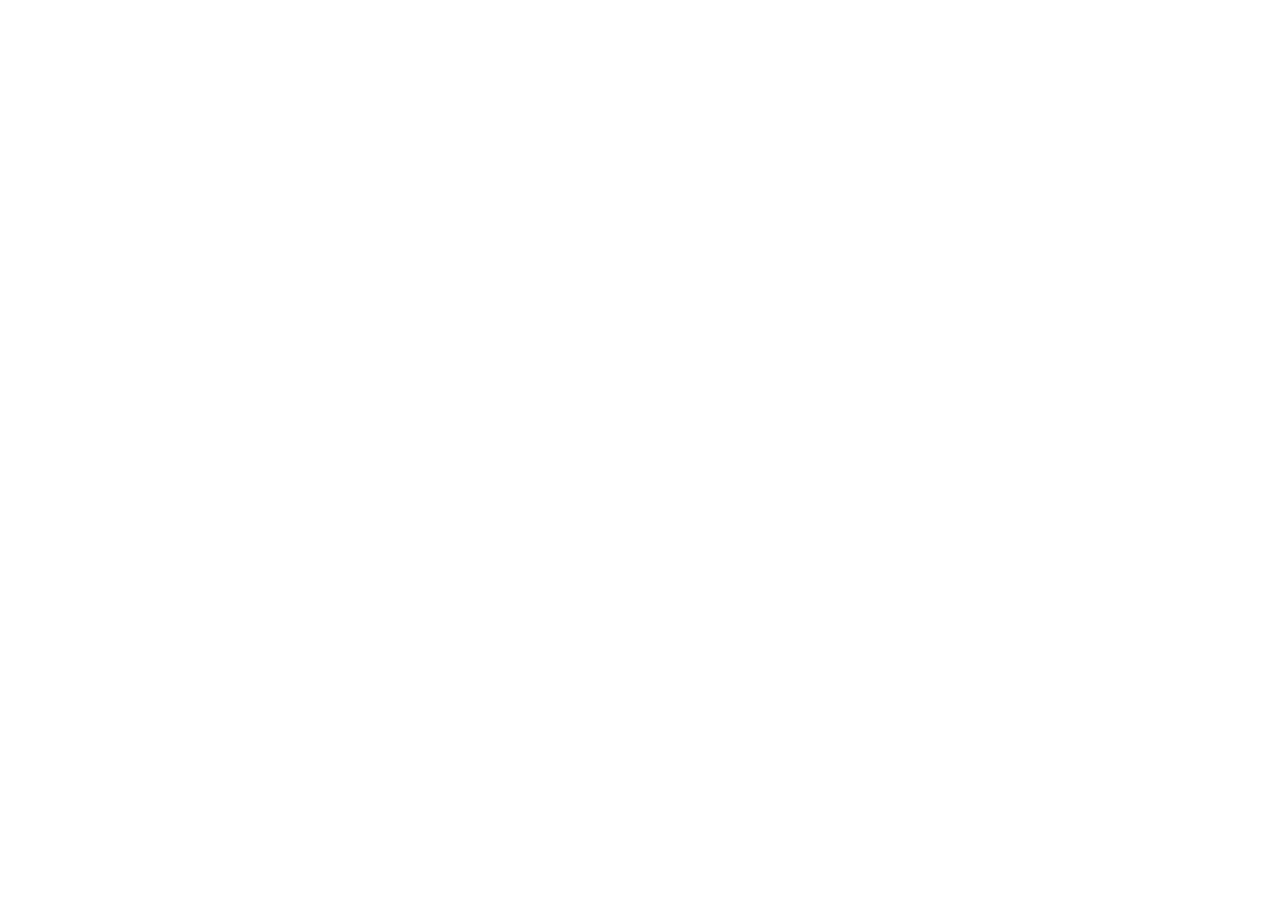
==== index.html @ b211af35 "Initial Commit - Plain web page" ====
<!DOCTYPE html>
<html lang="en">
<head>
    <meta charset="UTF-8">
    <meta name="viewport" content="width=device-width, initial-scale=1.0">
    
    <!-- START - Styles -->
    <link rel="stylesheet" href="styles/styles.css">
    <!-- END - Styles -->
    
    <title>Document</title>
</head>
<body>
    
</body>
<script src="js/scripts.js"></script>
</html>
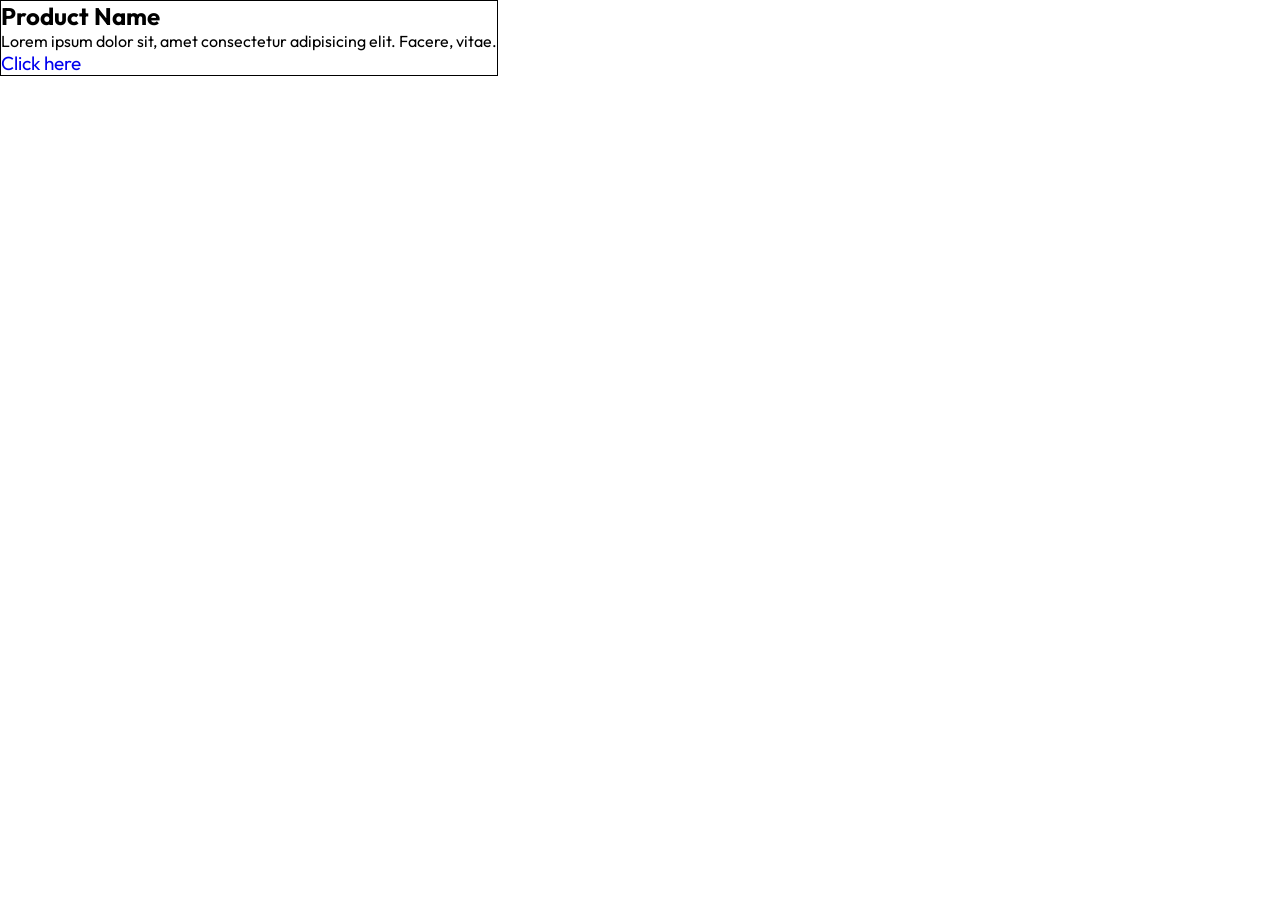
==== commit 0621e0c7: "Added styles: Colors, fonts, card skeleton, font sizing" ====
--- a/index.html
+++ b/index.html
@@ -6,12 +6,19 @@
     
     <!-- START - Styles -->
     <link rel="stylesheet" href="styles/styles.css">
+    <link rel="preconnect" href="https://fonts.googleapis.com">
+<link rel="preconnect" href="https://fonts.gstatic.com" crossorigin>
+<link href="https://fonts.googleapis.com/css2?family=Outfit:wght@100..900&display=swap" rel="stylesheet">
     <!-- END - Styles -->
     
     <title>Document</title>
 </head>
 <body>
-    
+    <div class="card-structure">
+        <h3>Product Name</h3>
+        <p>Lorem ipsum dolor sit, amet consectetur adipisicing elit. Facere, vitae.</p>
+        <a href="#">Click here</a>
+    </div>
 </body>
 <script src="js/scripts.js"></script>
 </html>
--- a/styles/styles.css
+++ b/styles/styles.css
@@ -0,0 +1,39 @@
+*{
+    box-sizing: border-box;
+    padding: 0;
+    margin: 0;
+}
+
+:root{
+    --primary-color: #7B14Ef;
+    --secondary-color: #140326;
+    --dark-purple-color: #29074F;
+    --accent-color: #C497FE;
+    --black-color: #000000;
+    --white-color: #FFFFFF;
+}
+
+html{
+    font-size: 62.5%;
+    font-family: outfit, Arial, Helvetica, sans-serif;
+}
+
+h3{
+    font-size: 2.4rem;
+}
+
+p{
+    font-size: 1.6rem;
+}
+
+a{
+    text-decoration: none;
+    font-size: 1.9rem;
+}
+
+/* ---------- START - Cards Styles ------------ */
+.card-structure{
+    display: inline-block;
+    border: 1px solid black;
+}
+/* ---------- END - Cards Styles ------------ */
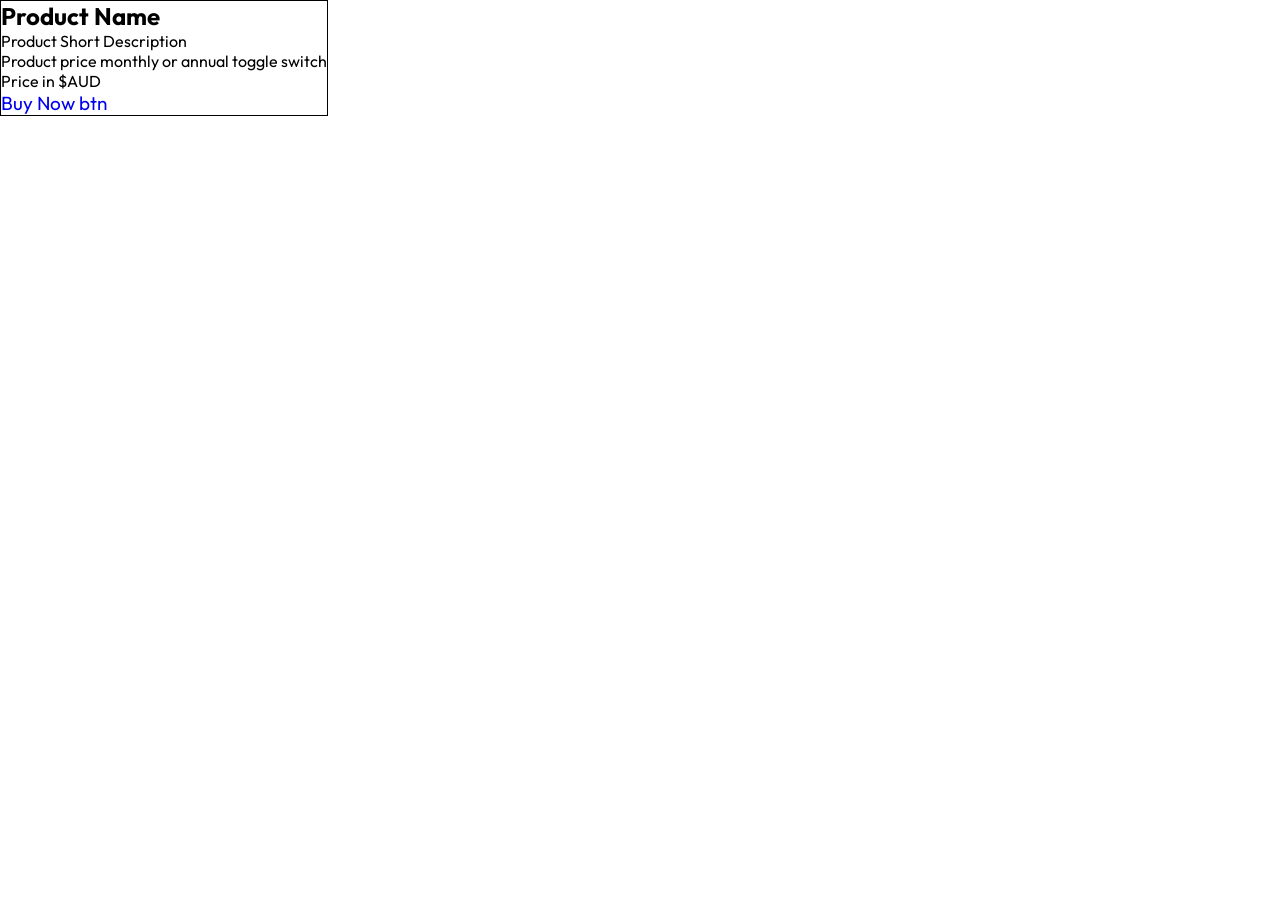
==== commit 35428ae6: "Added a Card to capture details from Salesforce" ====
--- a/index.html
+++ b/index.html
@@ -16,8 +16,10 @@
 <body>
     <div class="card-structure">
         <h3>Product Name</h3>
-        <p>Lorem ipsum dolor sit, amet consectetur adipisicing elit. Facere, vitae.</p>
-        <a href="#">Click here</a>
+        <p>Product Short Description</p>
+        <p>Product price monthly or annual toggle switch</p>
+        <p>Price in $AUD</p>
+        <a href="#">Buy Now btn</a>
     </div>
 </body>
 <script src="js/scripts.js"></script>
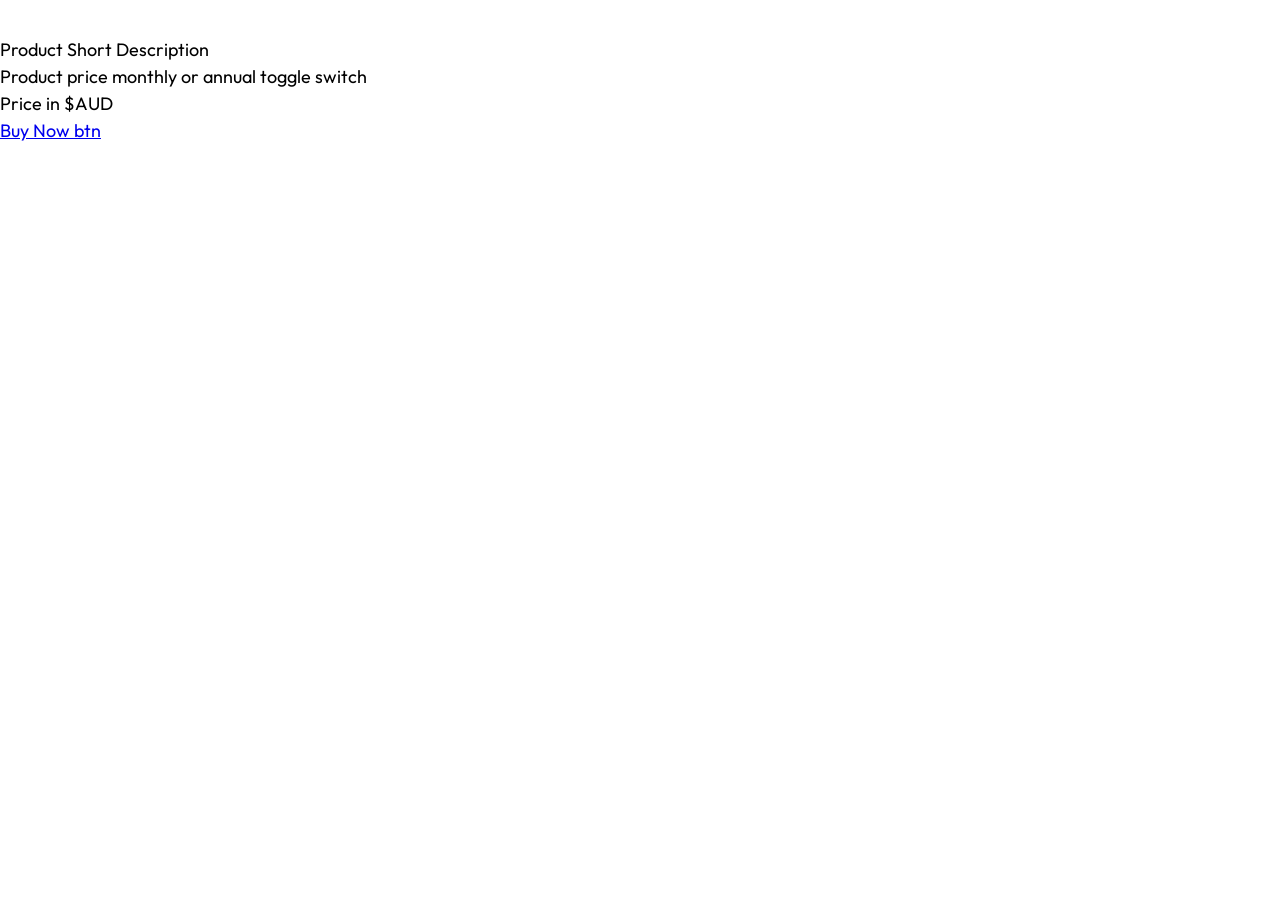
==== commit 2688713d: "Defined the typography styles" ====
--- a/index.html
+++ b/index.html
@@ -19,7 +19,7 @@
         <p>Product Short Description</p>
         <p>Product price monthly or annual toggle switch</p>
         <p>Price in $AUD</p>
-        <a href="#">Buy Now btn</a>
+        <a class="action-btn-skeleton" href="#">Buy Now btn</a>
     </div>
 </body>
 <script src="js/scripts.js"></script>
--- a/styles/styles.css
+++ b/styles/styles.css
@@ -1,39 +1,71 @@
-*{
+*,
+*::after,
+*::before{
     box-sizing: border-box;
     padding: 0;
     margin: 0;
 }
 
 :root{
-    --primary-color: #7B14Ef;
-    --secondary-color: #140326;
-    --dark-purple-color: #29074F;
-    --accent-color: #C497FE;
-    --black-color: #000000;
-    --white-color: #FFFFFF;
+    --color-primary: #882E88;
+    --color-secondary: #222560;
+    --color-accent: #ff3400;
+    --color-body: #918ca4;
+    --color-border: #ccc;
+
+    /* Sizing */
+    --border-radius-30: 30px;
 }
 
+/* --------------- START - TYPOGHRAPHY -------------- */
 html{
+    /* 62.5% of 16px = 10px */
     font-size: 62.5%;
-    font-family: outfit, Arial, Helvetica, sans-serif;
 }
 
-h3{
-    font-size: 2.4rem;
+body{
+ font-family: outfit, Arial, Helvetica, sans-serif;
+ font-size: 2.4rem;
+ line-height: 1.5;
 }
 
-p{
-    font-size: 1.6rem;
+h1,
+h2,
+h3{
+    color: #fff;
 }
 
-a{
-    text-decoration: none;
-    font-size: 1.9rem;
+h1{
+    font-size: 5.4rem;
 }
 
-/* ---------- START - Cards Styles ------------ */
-.card-structure{
-    display: inline-block;
-    border: 1px solid black;
+h2 {
+  font-size: 4rem;
 }
-/* ---------- END - Cards Styles ------------ */+
+h3 {
+  font-size: 3rem;
+}
+
+p {
+  margin-top: 0;
+}
+
+@media screen and (min-width: 1024px) {
+  body {
+    font-size: 1.8rem;
+  }
+
+  h1 {
+    font-size: 8rem;
+  }
+
+  h2 {
+    font-size: 4rem;
+  }
+
+  h3 {
+    font-size: 2.4rem;
+  }
+}
+/* --------------- END - TYPOGHRAPHY -------------- */
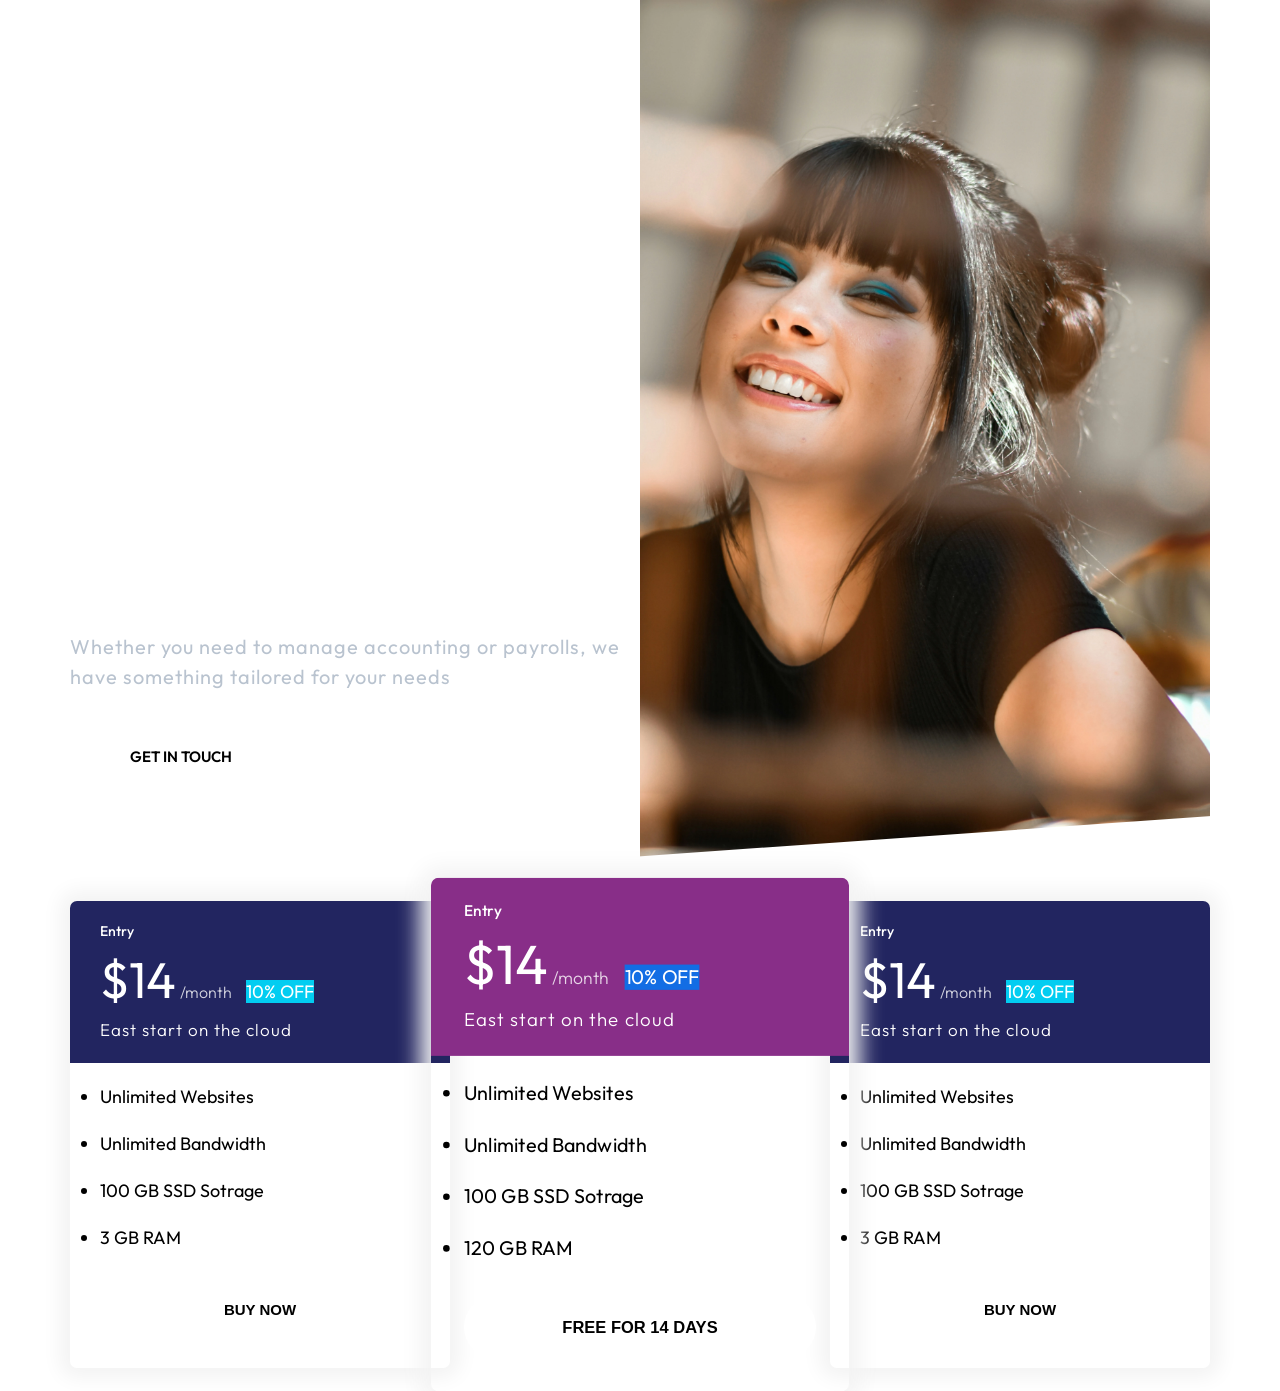
==== commit 5e39f741: "Added the button click action to navigate to checkout page" ====
--- a/index.html
+++ b/index.html
@@ -7,20 +7,106 @@
     <!-- START - Styles -->
     <link rel="stylesheet" href="styles/styles.css">
     <link rel="preconnect" href="https://fonts.googleapis.com">
-<link rel="preconnect" href="https://fonts.gstatic.com" crossorigin>
-<link href="https://fonts.googleapis.com/css2?family=Outfit:wght@100..900&display=swap" rel="stylesheet">
+    <link rel="preconnect" href="https://fonts.gstatic.com" crossorigin>
+    <link href="https://fonts.googleapis.com/css2?family=Outfit:wght@100..900&display=swap" rel="stylesheet">
     <!-- END - Styles -->
     
-    <title>Document</title>
+    <title>MyTax</title>
 </head>
 <body>
-    <div class="card-structure">
-        <h3>Product Name</h3>
-        <p>Product Short Description</p>
-        <p>Product price monthly or annual toggle switch</p>
-        <p>Price in $AUD</p>
-        <a class="action-btn-skeleton" href="#">Buy Now btn</a>
-    </div>
+    <!-- START - Hero -->
+    <section class="block block--dark block--skewed-left hero">
+        <div class="container grid grid--1x2">
+            <header class="block__header hero__content">
+            <h1 class="block__heading">Choose the right MyTax plan for your business</h1>
+            <p class="hero__tagline">Whether you need to manage accounting or payrolls, we have something tailored for your needs </p>
+            <a href="" class="btn btn--outline btn--stretched">Get in touch</a>
+            </header>
+            <picture>
+            <source
+                type="image/webp"
+                srcset="images/banner.webp 1x, images/banner@2x.webp 2x"
+            />
+            <source
+                type="image/png"
+                srcset="images/banner.png 1x, images/banner@2x.png 2x"
+            />
+            <img class="hero__image" src="images/banner.png" alt="" />
+            </picture>
+        </div>
+    </section>
+    <!-- END - Hero -->
+
+    <!-- START - Plans -->
+    <section class="block container block-plans">
+        <div class="grid grid--1x3">
+            <div class="plan">
+            <div class="card card--secondary">
+                <header class="card__header">
+                <h3 class="plan__name">Entry</h3>
+                <span class="plan__price">$14</span>
+                <span class="plan__billing-cycle">/month</span>
+                <span class="badge badge--secondary badge--small">10% OFF</span>
+                <span class="plan__description">East start on the cloud</span>
+                </header>
+                <div class="card__body">
+                <ul class="list list--tick">
+                    <li class="list__item">Unlimited Websites</li>
+                    <li class="list__item">Unlimited Bandwidth</li>
+                    <li class="list__item">100 GB SSD Sotrage</li>
+                    <li class="list__item">3 GB RAM</li>
+                </ul>
+                <button class="btn btn--outline btn--block">Buy Now</button>
+                </div>
+            </div>
+            </div>
+            <div class="plan plan--popular">
+            <div class="card card--primary">
+                <header class="card__header">
+                <h3 class="plan__name">Entry</h3>
+                <span class="plan__price">$14</span>
+                <span class="plan__billing-cycle">/month</span>
+                <span class="badge badge--primary badge--small">10% OFF</span>
+                <span class="plan__description">East start on the cloud</span>
+                </header>
+                <div class="card__body">
+                <ul class="list list--tick">
+                    <li class="list__item">Unlimited Websites</li>
+                    <li class="list__item">Unlimited Bandwidth</li>
+                    <li class="list__item">100 GB SSD Sotrage</li>
+                    <li class="list__item">120 GB RAM</li>
+                </ul>
+                <button 
+                    class="btn btn--outline btn--block"
+                    onclick= "location.href = './pages/sign_up_page.html'">
+                    Free for 14 days
+                </button>
+                </div>
+            </div>
+            </div>
+            <div class="plan">
+            <div class="card card--secondary">
+                <header class="card__header">
+                <h3 class="plan__name">Entry</h3>
+                <span class="plan__price">$14</span>
+                <span class="plan__billing-cycle">/month</span>
+                <span class="badge badge--secondary badge--small">10% OFF</span>
+                <span class="plan__description">East start on the cloud</span>
+                </header>
+                <div class="card__body">
+                <ul class="list list--tick">
+                    <li class="list__item">Unlimited Websites</li>
+                    <li class="list__item">Unlimited Bandwidth</li>
+                    <li class="list__item">100 GB SSD Sotrage</li>
+                    <li class="list__item">3 GB RAM</li>
+                </ul>
+                <button class="btn btn--outline btn--block">Buy Now</button>
+                </div>
+            </div>
+            </div>
+        </div>
+    </section>
+    <!-- END - Plans -->
 </body>
 <script src="js/scripts.js"></script>
 </html>
--- a/styles/styles.css
+++ b/styles/styles.css
@@ -69,3 +69,254 @@
   }
 }
 /* --------------- END - TYPOGHRAPHY -------------- */
+
+/* --------------- START - HERO -------------- */
+.hero {
+  clip-path: polygon(0% 0%, 100% 0%, 100% 90%, 0% 100%);
+}
+
+.hero__tagline {
+  font-size: 2rem;
+  color: #b9c3cf;
+  letter-spacing: 1px;
+  margin: 2rem 0 5rem;
+}
+
+.hero__image {
+  width: 100%;
+}
+
+@media screen and (min-width: 768px) {
+  .hero {
+    padding-top: 0;
+  }
+
+  .hero__content {
+    text-align: left;
+    align-self: center;
+  }
+}
+/* --------------- END - HERO -------------- */
+
+
+/* --------------- START - CONTAINER -------------- */
+.container {
+  max-width: 1140px;
+  margin: 0 auto;
+}
+/* --------------- END - CONTAINER -------------- */
+
+
+/* --------------- START - GRIDS -------------- */
+.grid {
+  display: grid;
+}
+
+@media screen and (min-width: 768px) {
+  .grid--1x2 {
+    grid-template-columns: repeat(2, 1fr);
+  }
+}
+
+@media screen and (min-width: 1024px) {
+  .grid--1x3 {
+    grid-template-columns: repeat(3, 1fr);
+  }
+}
+/* --------------- END - GRIDS -------------- */
+
+
+/* --------------- START - LINKS -------------- */
+a{
+    text-decoration: none;
+}
+/* --------------- END - LINKS -------------- */
+
+
+/* --------------- START - BUTTONS -------------- */
+.btn{
+    border-radius: 40px;
+    border: 0;
+    cursor: pointer;
+    font-size: 1.8rem;
+    font-weight: 600;
+    margin: 1rem 0;
+    outline: 0;
+    padding: 2rem 3rem;
+    text-align: center;
+    text-transform: uppercase;
+    white-space: nowrap;
+}
+
+.btn .icon {
+  width: 2rem;
+  height: 2rem;
+  margin-right: 1rem;
+  vertical-align: middle;
+}
+
+.btn--primary {
+  background: var(--color-primary);
+  color: #fff;
+}
+
+.btn--primary:hover {
+  background: #3a8ffd;
+}
+
+.btn--secondary {
+  background: var(--color-secondary);
+  color: #fff;
+}
+
+.btn--secondary:hover {
+  background: #05cdf0;
+}
+
+.btn--accent {
+  background: var(--color-accent);
+  color: #fff;
+}
+
+.btn--accent:hover {
+  background: #ec3000;
+}
+
+.btn--outline {
+  background: #fff;
+  color: var(--color-headings);
+  border: 2px solid var(--color-headings);
+}
+
+.btn--outline:hover {
+  background: var(--color-primary);
+  color: #fff;
+}
+
+.btn--stretched {
+  padding-left: 6rem;
+  padding-right: 6rem;
+}
+
+.btn--block {
+  width: 100%;
+  display: inline-block;
+}
+
+@media screen and (min-width: 1024px) {
+  .btn {
+    font-size: 1.5rem;
+  }
+}
+/* --------------- END - BUTTONS -------------- */
+
+
+/* --------------- START - CARDS -------------- */
+.card {
+  border-radius: 7px;
+  box-shadow: 0 0 20px 10px #f3f3f3;
+  overflow: hidden;
+}
+
+.card__header,
+.card__body {
+  padding: 2rem 3rem;
+}
+
+.card--primary .card__header {
+  background: var(--color-primary);
+  color: #fff;
+}
+
+.card--secondary .card__header {
+  background: var(--color-secondary);
+  color: #fff;
+}
+
+.card--primary .badge--primary {
+  background: #126de4;
+}
+
+.card--secondary .badge--secondary {
+  background: #02cdf1;
+}
+/* --------------- END - CARDS -------------- */
+
+
+/* --------------- START - PLAN -------------- */
+.plan {
+  transition: transform 0.2s ease-out;
+}
+
+.plan__name {
+  color: #fff;
+  margin: 0;
+  font-weight: 500;
+  font-size: 2.4rem;
+}
+
+.plan__price {
+  font-size: 6rem;
+}
+
+.plan__billing-cycle {
+  font-size: 2.4rem;
+  font-weight: 300;
+  opacity: 0.8;
+  margin-right: 1rem;
+}
+
+.plan__description {
+  font-size: 2rem;
+  font-weight: 300;
+  letter-spacing: 1px;
+  display: block;
+}
+
+.plan .list__item {
+  margin-bottom: 2rem;
+}
+
+.plan--popular {
+  transform: scale(1.1);
+}
+
+.plan--popular .card__header {
+  position: relative;
+}
+
+.plan--popular .card__header::before {
+  content: url(../images/popular.svg);
+  width: 40px;
+  display: inline-block;
+  position: absolute;
+  top: -6px;
+  right: 5%;
+}
+
+.plan:hover {
+  transform: scale(1.05);
+}
+
+.plan--popular:hover {
+  transform: scale(1.15);
+}
+
+@media screen and (min-width: 1024px) {
+  .plan__name {
+    font-size: 1.4rem;
+  }
+
+  .plan__price {
+    font-size: 5rem;
+  }
+
+  .plan__billing-cycle {
+    font-size: 1.6rem;
+  }
+
+  .plan__description {
+    font-size: 1.7rem;
+  }
+}
+/* --------------- END - PLAN -------------- */
